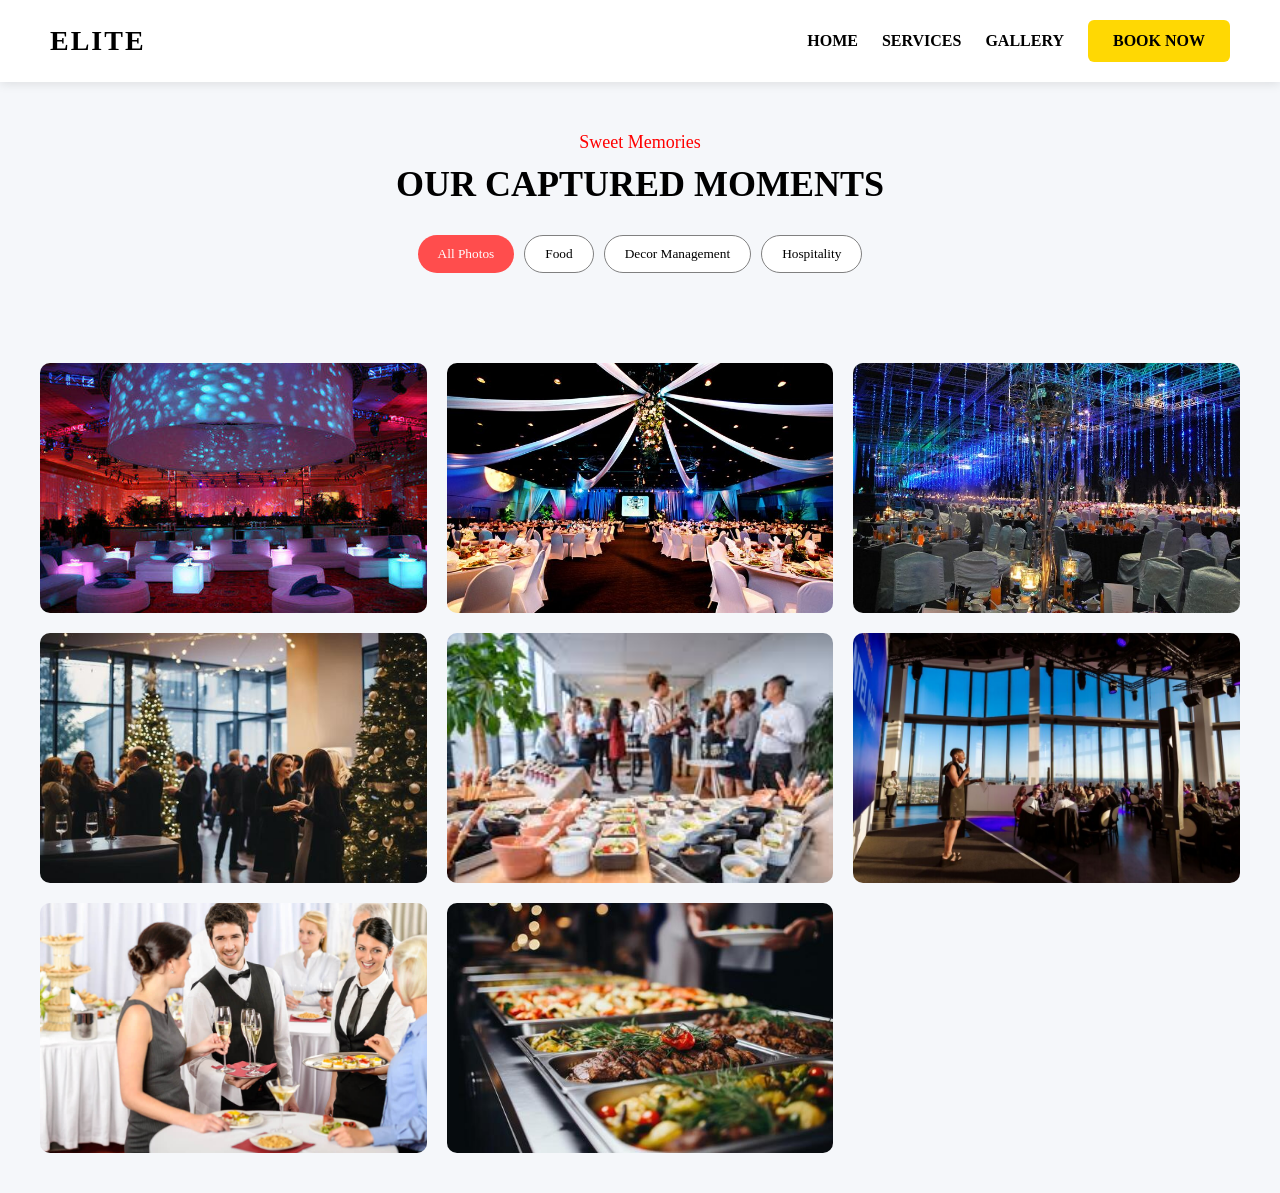
==== gallery.html @ 6317d1d8 "Day 2 - added hero section" ====
<!DOCTYPE html>
<html>
<head>
    <title>Gallery - ELITE</title>
    <link rel="stylesheet" href="gallery.css">
</head>

<body>

<header>
    <h1>ELITE</h1>

    <nav>
        <a href="index.html">HOME</a>
        <a href="services.html">SERVICES</a>
        <a href="gallery.html">GALLERY</a>
        <a href="book.html"class="btn">BOOK NOW</a>
    </nav>
</header>

<section class="gallery-header">
    <p class="sub-title">Sweet Memories</p>
    <h2>OUR CAPTURED MOMENTS</h2>

    <!-- FILTER BUTTONS -->
   <div class="filters">
    <button class="active" data-filter="all">All Photos</button>
    <button data-filter="food">Food</button>
    <button data-filter="decor">Decor Management</button>
    <button data-filter="hospitality">Hospitality</button>
</div>
</section>

<!-- IMAGE GRID -->
<section class="gallery">
    <img src="images/event1.jpg" data-category="decor">
    <img src="images/event2.jpg" data-category="decor">
    <img src="images/event3.jpg" data-category="decor">
    <img src="images/event4.jpg" data-category="decor">
    <img src="images/event5.jpg" data-category="food">
    <img src="images/event6.jpg" data-category="hospitality">
    <img src="images/event7.jpg" data-category="hospitality">
    <img src="images/event8.jpg" data-category="food">
</section>



<script>
const buttons = document.querySelectorAll(".filters button");
const images = document.querySelectorAll(".gallery img");

buttons.forEach(button => {
    button.addEventListener("click", () => {

        // remove active class from all buttons
        buttons.forEach(btn => btn.classList.remove("active"));
        button.classList.add("active");

        const filter = button.getAttribute("data-filter");

        images.forEach(img => {
            if (filter === "all" || img.getAttribute("data-category") === filter) {
                img.style.display = "block";
            } else {
                img.style.display = "none";
            }
        });

    });
});
</script>
</body>
</html>
---- gallery.css ----
*{
margin:0;
padding:0;
box-sizing:border-box;
font-family:Segoe UI;
}

body{
background:#f5f7fa;
}

/* HEADER */
header{
display:flex;
justify-content:space-between;
align-items:center;
padding:20px 50px;
background:white;
box-shadow:0 2px 10px rgba(0,0,0,0.1);
}

header h1{
font-size:28px;
letter-spacing:2px;
}

/* NAVBAR */
nav a{
margin-left:20px;
color:white;
text-decoration:none;
font-weight:bold;
position:relative;
}

/* Hover underline animation */
nav a::after{
content:"";
position:absolute;
left:0;
bottom:-5px;
width:0%;
height:2px;
background:#ffd803;
transition:0.3s;
}

nav a:hover::after{
width:100%;
}

nav a:hover{
color:#ffd803;
}

nav a{
margin-left:20px;
text-decoration:none;
color:black;
font-weight:bold;
}

nav a:hover{
color:#007bff;
}
.btn{
display:inline-block;
padding:12px 25px;
background:#ffd803;
color:black;
text-decoration:none;
font-weight:bold;
border-radius:6px;
transition:0.3s;
}

.btn:hover{
background:white;
transform:scale(1.05);
}


/* HEADER TEXT */
.gallery-header{
text-align:center;
padding:50px 20px;
}

.sub-title{
color:red;
font-size:18px;
margin-bottom:10px;
}

.gallery-header h2{
font-size:36px;
margin-bottom:30px;
}

/* FILTER BUTTONS */
.filters{
display:flex;
justify-content:center;
flex-wrap:wrap;
gap:10px;
}

.filters button{
padding:10px 20px;
border:1px solid gray;
background:white;
border-radius:20px;
cursor:pointer;
transition:0.3s;
}

.filters button:hover,
.filters .active{
background:#ff4d4d;
color:white;
border:none;
}

/* GALLERY GRID */
.gallery{
display:grid;
grid-template-columns:repeat(3, 1fr);
gap:20px;
padding:40px;
}

.gallery img{
width:100%;
height:250px;
object-fit:cover;
border-radius:10px;
transition:0.4s;
}

/* HOVER EFFECT */
.gallery img:hover{
transform:scale(1.05);
}

.gallery img{
display:block;
}
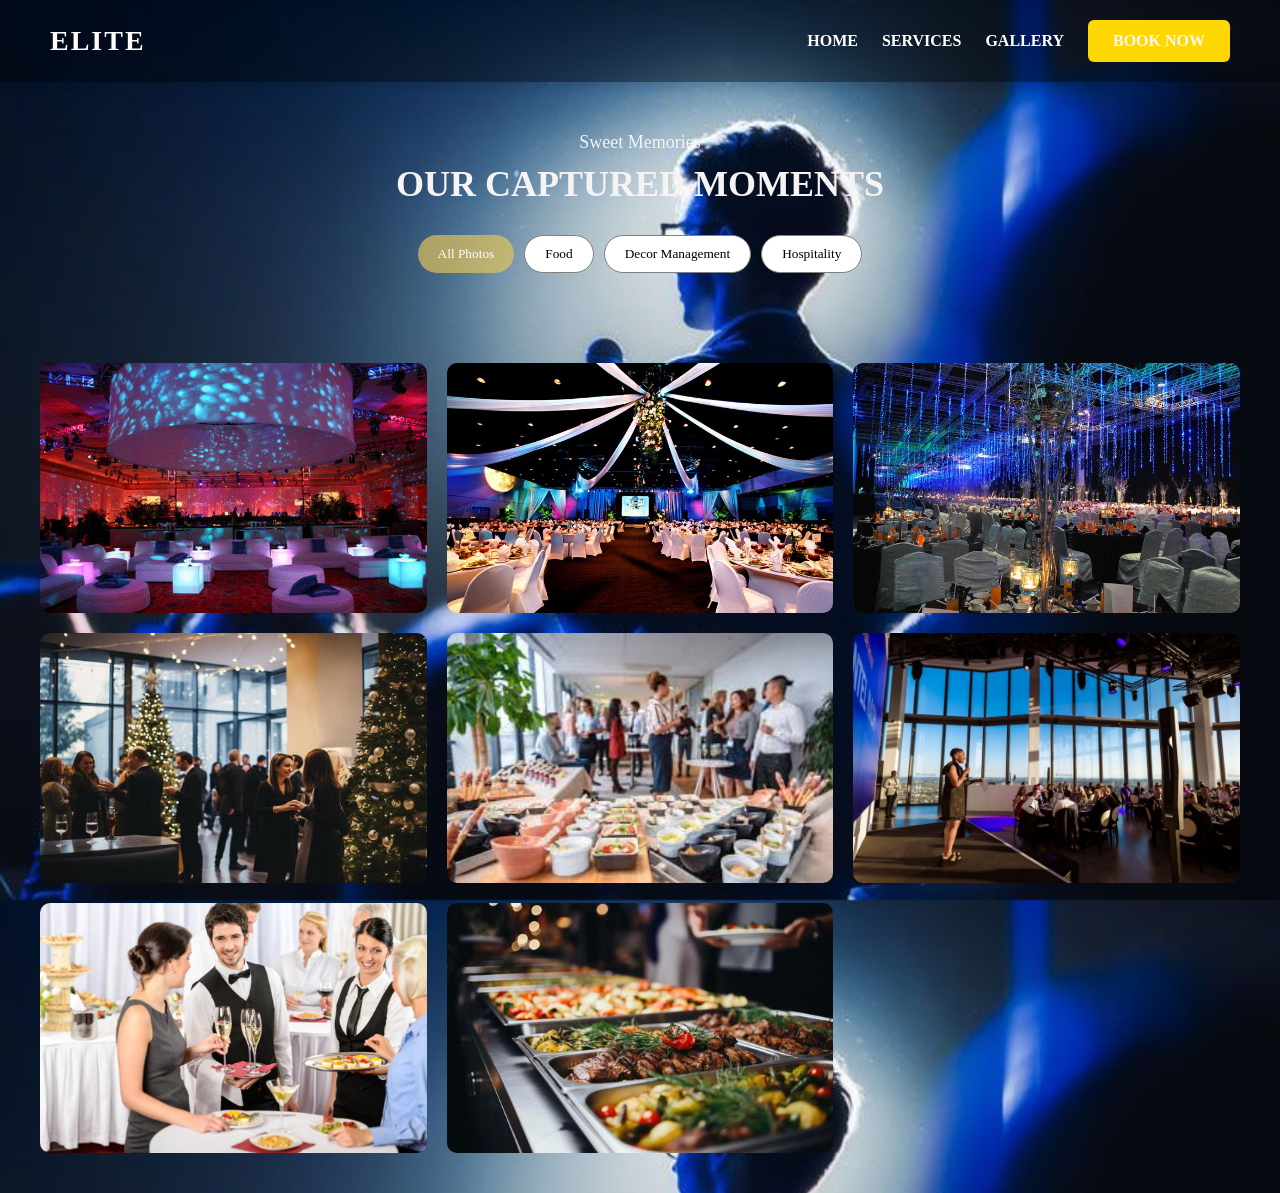
==== commit 820a824b: "Day 2 - added hero section" ====
--- a/gallery.html
+++ b/gallery.html
@@ -20,7 +20,7 @@
 
 <section class="gallery-header">
     <p class="sub-title">Sweet Memories</p>
-    <h2>OUR CAPTURED MOMENTS</h2>
+    <h2 class="sub-title">OUR CAPTURED MOMENTS</h2>
 
     <!-- FILTER BUTTONS -->
    <div class="filters">
--- a/gallery.css
+++ b/gallery.css
@@ -6,7 +6,11 @@
 }
 
 body{
-background:#f5f7fa;
+height:100vh;
+background:url("images/gallery.jpg");
+background-size:cover;
+background-position:center;
+color:rgb(255, 252, 252);
 }
 
 /* HEADER */
@@ -15,7 +19,8 @@
 justify-content:space-between;
 align-items:center;
 padding:20px 50px;
-background:white;
+background:rgba(0, 0, 0, 0.4);
+backdrop-filter: blur(5px);
 box-shadow:0 2px 10px rgba(0,0,0,0.1);
 }
 
@@ -56,7 +61,7 @@
 nav a{
 margin-left:20px;
 text-decoration:none;
-color:black;
+color:rgb(255, 255, 255);
 font-weight:bold;
 }
 
@@ -67,7 +72,7 @@
 display:inline-block;
 padding:12px 25px;
 background:#ffd803;
-color:black;
+color:rgb(250, 246, 246);
 text-decoration:none;
 font-weight:bold;
 border-radius:6px;
@@ -87,7 +92,7 @@
 }
 
 .sub-title{
-color:red;
+color:rgb(245, 243, 243);
 font-size:18px;
 margin-bottom:10px;
 }
@@ -116,7 +121,7 @@
 
 .filters button:hover,
 .filters .active{
-background:#ff4d4d;
+background:#ecc957a3;
 color:white;
 border:none;
 }
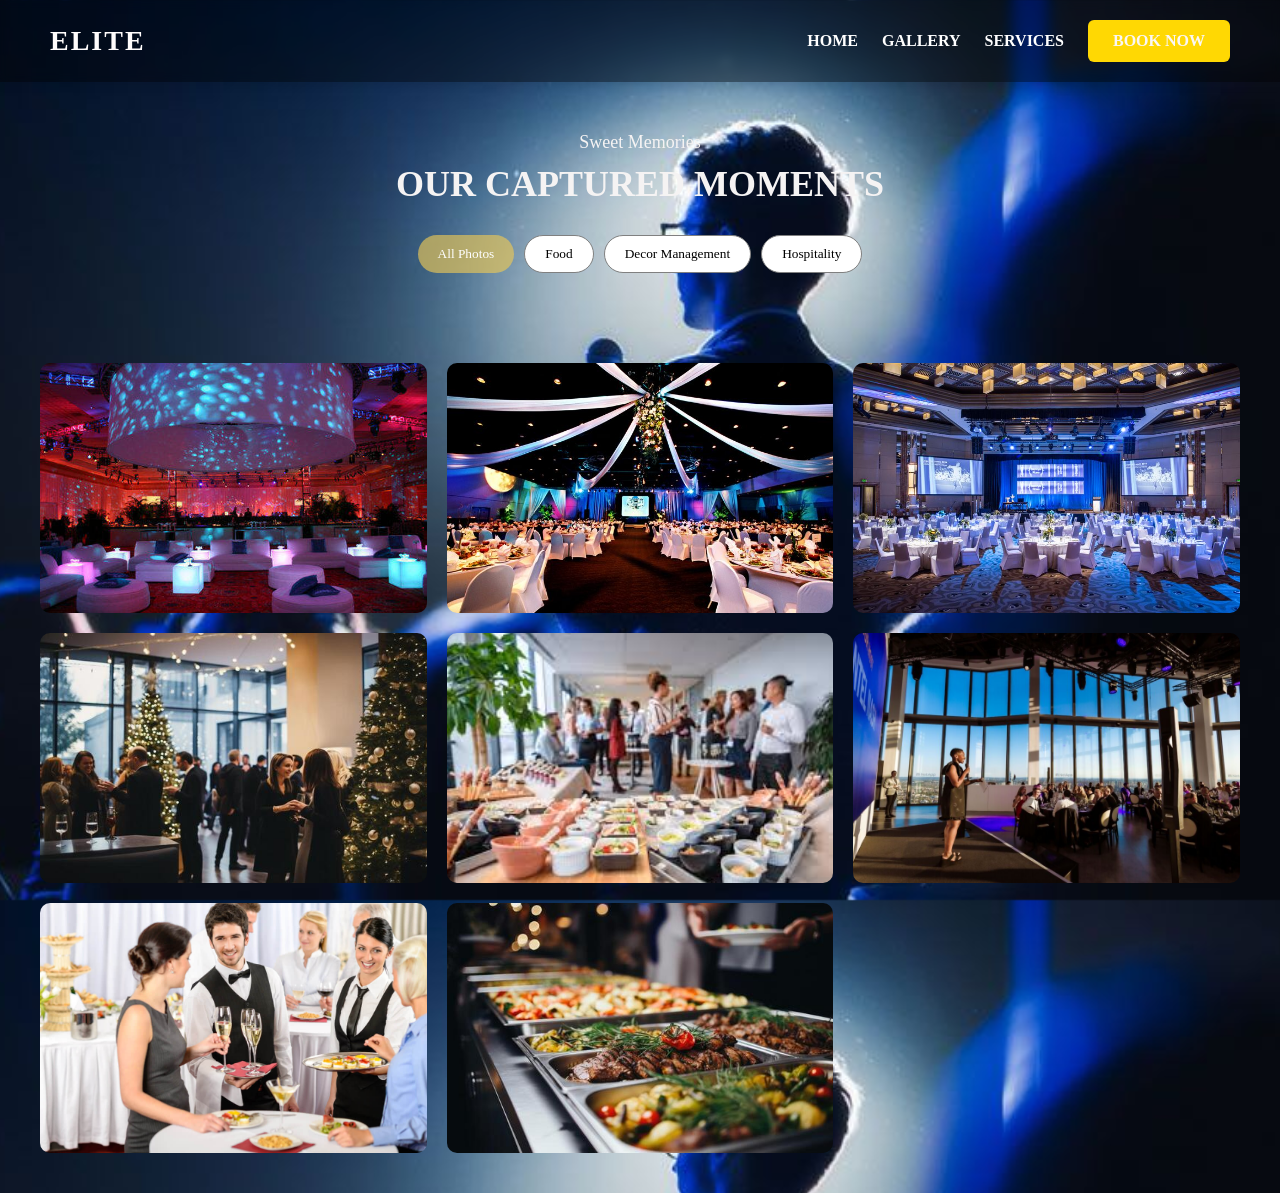
==== commit d0047024: "Day 2 - added hero section" ====
--- a/gallery.html
+++ b/gallery.html
@@ -12,8 +12,8 @@
 
     <nav>
         <a href="index.html">HOME</a>
+        <a href="gallery.html">GALLERY</a>
         <a href="services.html">SERVICES</a>
-        <a href="gallery.html">GALLERY</a>
         <a href="book.html"class="btn">BOOK NOW</a>
     </nav>
 </header>
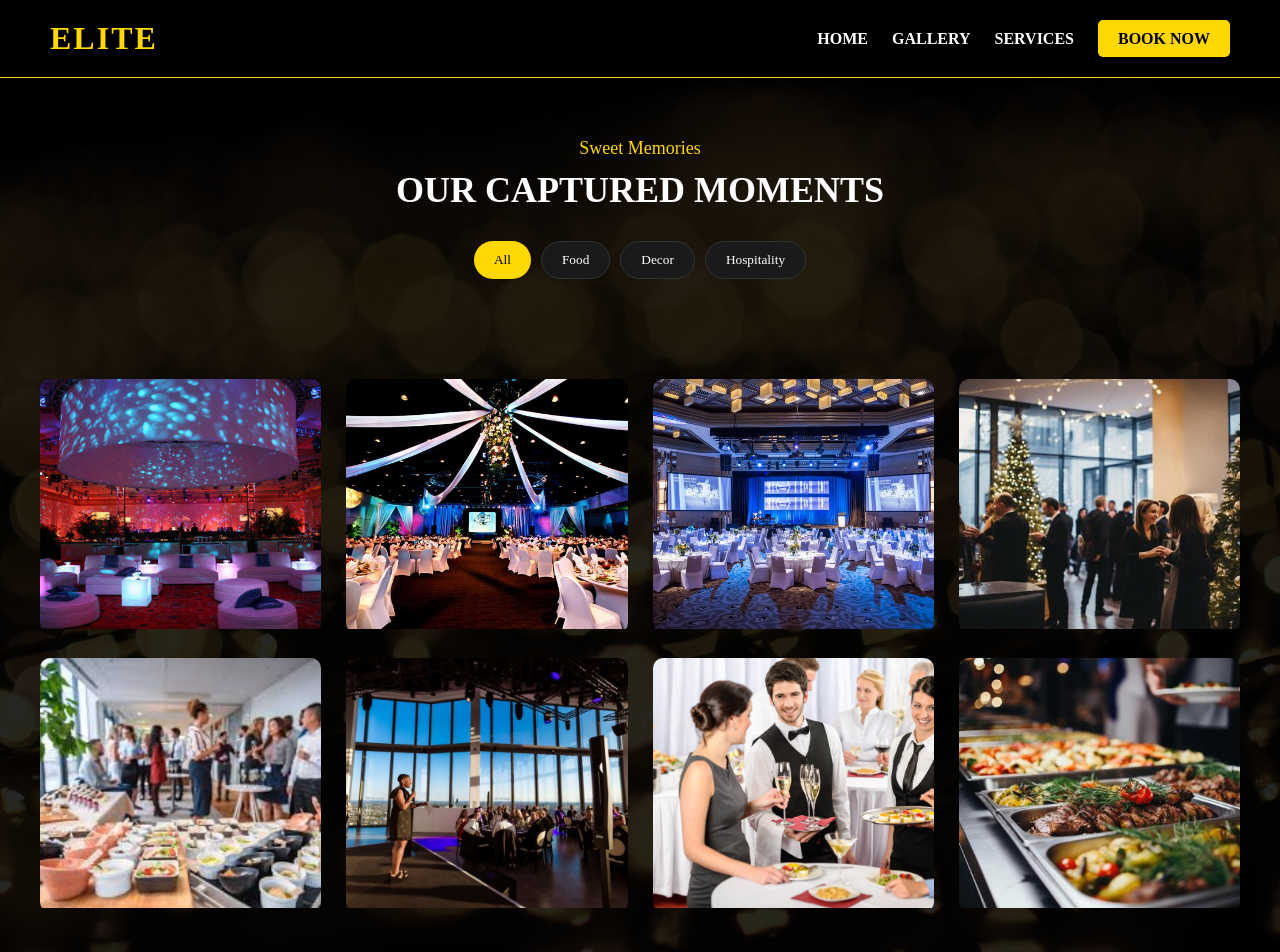
==== commit c85f985a: "Day 2 - added hero section" ====
--- a/gallery.html
+++ b/gallery.html
@@ -14,60 +14,58 @@
         <a href="index.html">HOME</a>
         <a href="gallery.html">GALLERY</a>
         <a href="services.html">SERVICES</a>
-        <a href="book.html"class="btn">BOOK NOW</a>
+        <a href="book.html" class="btn">BOOK NOW</a>
     </nav>
 </header>
 
 <section class="gallery-header">
     <p class="sub-title">Sweet Memories</p>
-    <h2 class="sub-title">OUR CAPTURED MOMENTS</h2>
+    <h2>OUR CAPTURED MOMENTS</h2>
 
-    <!-- FILTER BUTTONS -->
-   <div class="filters">
-    <button class="active" data-filter="all">All Photos</button>
-    <button data-filter="food">Food</button>
-    <button data-filter="decor">Decor Management</button>
-    <button data-filter="hospitality">Hospitality</button>
-</div>
+    <div class="filters">
+        <button class="active" data-filter="all">All</button>
+        <button data-filter="food">Food</button>
+        <button data-filter="decor">Decor</button>
+        <button data-filter="hospitality">Hospitality</button>
+    </div>
 </section>
 
-<!-- IMAGE GRID -->
 <section class="gallery">
-    <img src="images/event1.jpg" data-category="decor">
-    <img src="images/event2.jpg" data-category="decor">
-    <img src="images/event3.jpg" data-category="decor">
-    <img src="images/event4.jpg" data-category="decor">
-    <img src="images/event5.jpg" data-category="food">
-    <img src="images/event6.jpg" data-category="hospitality">
-    <img src="images/event7.jpg" data-category="hospitality">
-    <img src="images/event8.jpg" data-category="food">
+    <div class="item" data-category="decor"><img src="images/event1.jpg"></div>
+    <div class="item" data-category="decor"><img src="images/event2.jpg"></div>
+    <div class="item" data-category="decor"><img src="images/event3.jpg"></div>
+    <div class="item" data-category="decor"><img src="images/event4.jpg"></div>
+    <div class="item" data-category="food"><img src="images/event5.jpg"></div>
+    <div class="item" data-category="hospitality"><img src="images/event6.jpg"></div>
+    <div class="item" data-category="hospitality"><img src="images/event7.jpg"></div>
+    <div class="item" data-category="food"><img src="images/event8.jpg"></div>
 </section>
-
-
 
 <script>
 const buttons = document.querySelectorAll(".filters button");
-const images = document.querySelectorAll(".gallery img");
+const items = document.querySelectorAll(".item");
 
 buttons.forEach(button => {
     button.addEventListener("click", () => {
 
-        // remove active class from all buttons
         buttons.forEach(btn => btn.classList.remove("active"));
         button.classList.add("active");
 
         const filter = button.getAttribute("data-filter");
 
-        images.forEach(img => {
-            if (filter === "all" || img.getAttribute("data-category") === filter) {
-                img.style.display = "block";
+        items.forEach(item => {
+            if (filter === "all" || item.getAttribute("data-category") === filter) {
+                item.style.display = "block";
+                setTimeout(() => item.style.opacity = "1", 10);
             } else {
-                img.style.display = "none";
+                item.style.opacity = "0";
+                setTimeout(() => item.style.display = "none", 300);
             }
         });
 
     });
 });
 </script>
+
 </body>
 </html>
--- a/gallery.css
+++ b/gallery.css
@@ -5,12 +5,14 @@
 font-family:Segoe UI;
 }
 
+/* BODY */
 body{
-height:100vh;
-background:url("images/gallery.jpg");
+background:#0a0a0a;
+color:white;
+background: linear-gradient(rgba(0,0,0,0.85), rgba(0,0,0,0.85)),
+            url("images/gallery-bg.jpg");
 background-size:cover;
 background-position:center;
-color:rgb(255, 252, 252);
 }
 
 /* HEADER */
@@ -19,101 +21,65 @@
 justify-content:space-between;
 align-items:center;
 padding:20px 50px;
-background:rgba(0, 0, 0, 0.4);
-backdrop-filter: blur(5px);
-box-shadow:0 2px 10px rgba(0,0,0,0.1);
+background:rgba(0,0,0,0.7);
+border-bottom:1px solid #ffd803;
 }
 
 header h1{
-font-size:28px;
 letter-spacing:2px;
+color:#ffd803;
 }
 
-/* NAVBAR */
+/* NAV */
 nav a{
 margin-left:20px;
 color:white;
 text-decoration:none;
 font-weight:bold;
-position:relative;
-}
-
-/* Hover underline animation */
-nav a::after{
-content:"";
-position:absolute;
-left:0;
-bottom:-5px;
-width:0%;
-height:2px;
-background:#ffd803;
 transition:0.3s;
-}
-
-nav a:hover::after{
-width:100%;
 }
 
 nav a:hover{
 color:#ffd803;
 }
 
-nav a{
-margin-left:20px;
-text-decoration:none;
-color:rgb(255, 255, 255);
-font-weight:bold;
+/* BUTTON */
+.btn{
+padding:10px 20px;
+background:#ffd803;
+color:black;
+border-radius:5px;
 }
-
-nav a:hover{
-color:#007bff;
-}
-.btn{
-display:inline-block;
-padding:12px 25px;
-background:#ffd803;
-color:rgb(250, 246, 246);
-text-decoration:none;
-font-weight:bold;
-border-radius:6px;
-transition:0.3s;
-}
-
-.btn:hover{
-background:white;
-transform:scale(1.05);
-}
-
 
 /* HEADER TEXT */
 .gallery-header{
 text-align:center;
-padding:50px 20px;
+padding:60px 20px;
 }
 
 .sub-title{
-color:rgb(245, 243, 243);
+color:#ffd803;
 font-size:18px;
-margin-bottom:10px;
 }
 
 .gallery-header h2{
 font-size:36px;
-margin-bottom:30px;
+margin:10px 0 30px;
 }
 
 /* FILTER BUTTONS */
 .filters{
 display:flex;
 justify-content:center;
+gap:10px;
 flex-wrap:wrap;
-gap:10px;
 }
 
 .filters button{
 padding:10px 20px;
-border:1px solid gray;
-background:white;
+background:#1a1a1a;
+color:white;
+border:1px solid #333;
 border-radius:20px;
 cursor:pointer;
 transition:0.3s;
@@ -121,32 +87,59 @@
 
 .filters button:hover,
 .filters .active{
-background:#ecc957a3;
-color:white;
+background:#ffd803;
+color:black;
 border:none;
 }
 
 /* GALLERY GRID */
 .gallery{
 display:grid;
-grid-template-columns:repeat(3, 1fr);
-gap:20px;
+grid-template-columns:repeat(auto-fit, minmax(250px,1fr));
+gap:25px;
 padding:40px;
 }
 
-.gallery img{
+/* ITEM BOX */
+.item{
+overflow:hidden;
+border-radius:10px;
+position:relative;
+transition:0.4s;
+}
+
+/* IMAGE */
+.item img{
 width:100%;
 height:250px;
 object-fit:cover;
-border-radius:10px;
 transition:0.4s;
 }
 
-/* HOVER EFFECT */
-.gallery img:hover{
-transform:scale(1.05);
+/* GOLD HOVER EFFECT 🔥 */
+.item::after{
+content:"";
+position:absolute;
+top:0;
+left:0;
+width:100%;
+height:100%;
+border:2px solid transparent;
+border-radius:10px;
+transition:0.3s;
 }
 
-.gallery img{
-display:block;
+.item:hover::after{
+border:2px solid #ffd803;
+}
+
+/* ZOOM EFFECT */
+.item:hover img{
+transform:scale(1.1);
+}
+
+/* SMOOTH FILTER ANIMATION */
+.item{
+opacity:1;
+transition:0.4s ease;
 }
